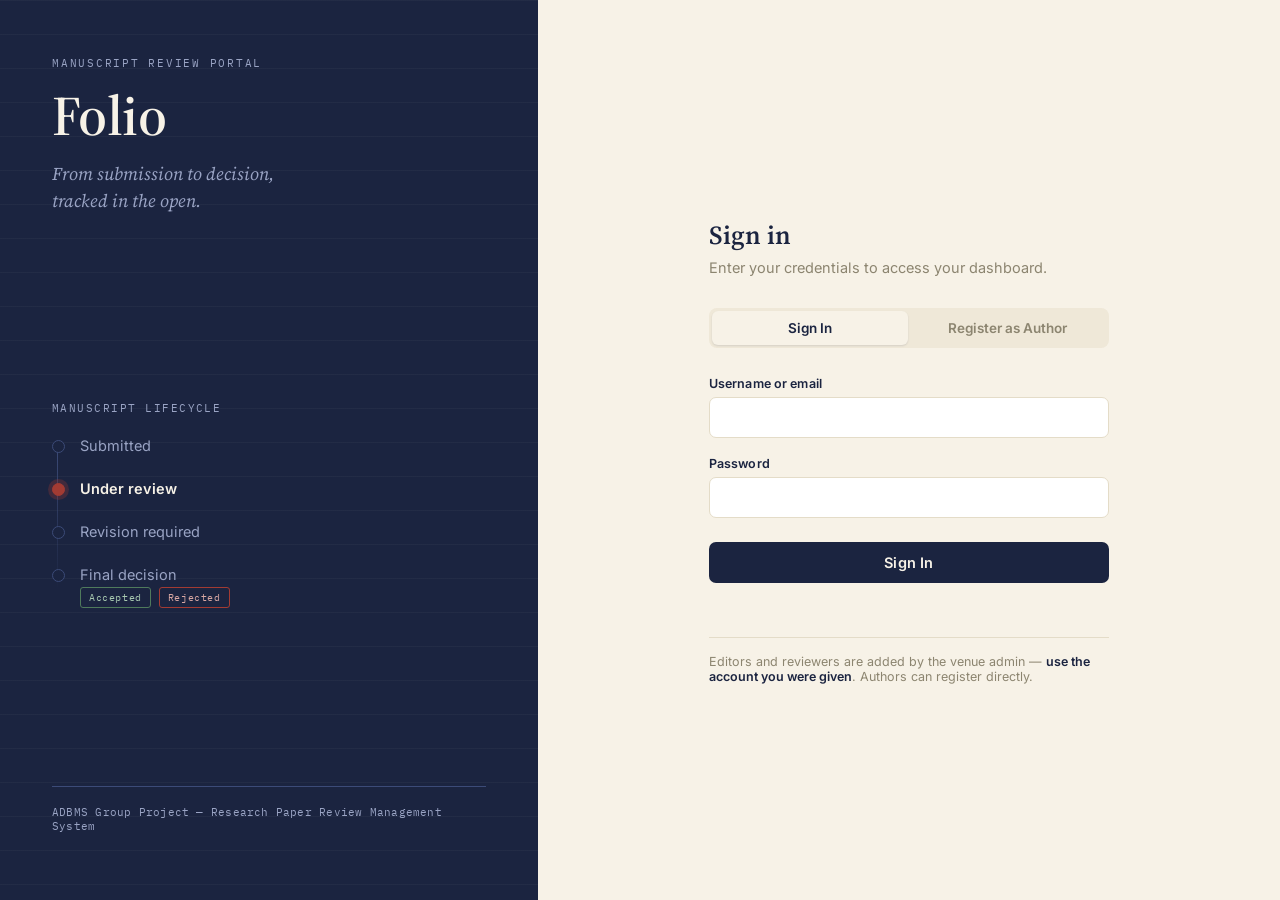
==== index.html @ ff6ef647 "ADMS Project" ====
<!DOCTYPE html>
<html lang="en">
<head>
<meta charset="UTF-8">
<meta name="viewport" content="width=device-width, initial-scale=1">
<title>Folio — Research Paper Review Management System</title>
<link rel="preconnect" href="https://fonts.googleapis.com">
<link href="https://fonts.googleapis.com/css2?family=Source+Serif+4:opsz,wght@8..60,500;8..60,600&family=Inter:wght@400;500;600&family=IBM+Plex+Mono:wght@400;500&display=swap" rel="stylesheet">
<link rel="stylesheet" href="css/style.css">
</head>
<body>

<div class="shell">

  <!-- Left: masthead + status ladder -->
  <aside class="masthead">
    <div class="brand">
      <p class="brand-eyebrow">Manuscript Review Portal</p>
      <h1 class="brand-word">Folio</h1>
      <p class="brand-tagline">From submission to decision, tracked in the open.</p>
    </div>

    <div class="ladder">
      <p class="ladder-title">Manuscript lifecycle</p>
      <div class="ladder-track">
        <div class="ladder-step">Submitted</div>
        <div class="ladder-step is-current">Under review</div>
        <div class="ladder-step">Revision required</div>
        <div class="ladder-step">
          Final decision
          <div class="ladder-branch">
            <span class="ladder-tag accept">Accepted</span>
            <span class="ladder-tag reject">Rejected</span>
          </div>
        </div>
      </div>
    </div>

    <p class="masthead-foot">ADBMS Group Project — Research Paper Review Management System</p>
  </aside>

  <!-- Right: login / register -->
  <main class="form-panel">
    <div class="form-card">

      <div class="form-head">
        <h1 id="formTitle">Sign in</h1>
        <p id="formSub">Enter your credentials to access your dashboard.</p>
      </div>

      <div class="tabs">
        <button class="tab-btn active" data-tab="login">Sign In</button>
        <button class="tab-btn" data-tab="register">Register as Author</button>
      </div>

      <!-- Sign in -->
      <div class="pane active" id="pane-login">
        <form id="loginForm">
          <div class="field">
            <label for="loginUser">Username or email</label>
            <input id="loginUser" name="username" type="text" autocomplete="username" required>
          </div>
          <div class="field">
            <label for="loginPass">Password</label>
            <input id="loginPass" name="password" type="password" autocomplete="current-password" required>
          </div>
          <button class="btn-primary" type="submit">Sign In</button>
          <div class="form-msg" id="loginMsg"></div>
        </form>
        <div class="form-foot">
          Editors and reviewers are added by the venue admin — <strong>use the account you were given</strong>. Authors can register directly.
        </div>
      </div>

      <!-- Register (Author) -->
      <div class="pane" id="pane-register">
        <form id="registerForm">
          <div class="field">
            <label for="regName">Full name</label>
            <input id="regName" name="name" type="text" required>
          </div>
          <div class="field">
            <label for="regEmail">Email</label>
            <input id="regEmail" name="email" type="email" required>
          </div>
          <div class="field">
            <label for="regAffil">Affiliation</label>
            <input id="regAffil" name="affiliation" type="text" placeholder="University or institution">
          </div>
          <div class="field">
            <label for="regUser">Username</label>
            <input id="regUser" name="username" type="text" autocomplete="username" required>
          </div>
          <div class="field-row">
            <div class="field">
              <label for="regPass">Password</label>
              <input id="regPass" name="password" type="password" autocomplete="new-password" required>
            </div>
            <div class="field">
              <label for="regPass2">Confirm password</label>
              <input id="regPass2" name="password2" type="password" autocomplete="new-password" required>
            </div>
          </div>
          <button class="btn-primary" type="submit">Create Author Account</button>
          <div class="form-msg" id="registerMsg"></div>
        </form>
      </div>

    </div>
  </main>

</div>

<script src="js/auth.js"></script>
</body>
</html>
---- css/style.css ----
/* ============================================================
   FOLIO — Research Paper Review Management System
   Design tokens
   ============================================================ */
:root {
  --ink: #1b2440;
  --ink-2: #2d3a5f;
  --ink-3: #3c4b78;
  --paper: #f7f2e7;
  --paper-line: #e4dcc8;
  --paper-2: #efe8d8;
  --crimson: #a23b33;
  --crimson-dark: #832e28;
  --ink-text: #2a2a28;
  --muted: #8c8570;
  --muted-on-ink: #9aa4c4;
  --success: #4f7a5c;

  --font-display: "Source Serif 4", Georgia, "Times New Roman", serif;
  --font-body: "Inter", -apple-system, BlinkMacSystemFont, sans-serif;
  --font-mono: "IBM Plex Mono", ui-monospace, monospace;
}

* { box-sizing: border-box; }

html, body {
  margin: 0;
  padding: 0;
  font-family: var(--font-body);
  color: var(--ink-text);
  background: var(--paper);
  min-height: 100vh;
}

body {
  display: flex;
  min-height: 100vh;
}

a { color: inherit; }

/* ============================================================
   Layout — split screen
   ============================================================ */
.shell {
  display: grid;
  grid-template-columns: minmax(340px, 42%) 1fr;
  width: 100%;
  min-height: 100vh;
}

/* ---------- Left: masthead panel ---------- */
.masthead {
  background: var(--ink);
  color: var(--paper);
  padding: 56px 52px;
  display: flex;
  flex-direction: column;
  justify-content: space-between;
  position: relative;
  overflow: hidden;
}

.masthead::before {
  content: "";
  position: absolute;
  inset: 0;
  background-image:
    repeating-linear-gradient(180deg, rgba(247,242,231,0.035) 0px, rgba(247,242,231,0.035) 1px, transparent 1px, transparent 34px);
  pointer-events: none;
}

.brand {
  position: relative;
  z-index: 1;
}

.brand-eyebrow {
  font-family: var(--font-mono);
  font-size: 11px;
  letter-spacing: 0.16em;
  text-transform: uppercase;
  color: var(--muted-on-ink);
  margin: 0 0 18px;
}

.brand-word {
  font-family: var(--font-display);
  font-size: 56px;
  line-height: 1;
  font-weight: 600;
  letter-spacing: -0.01em;
  margin: 0 0 16px;
}

.brand-tagline {
  font-family: var(--font-display);
  font-style: italic;
  font-size: 18px;
  line-height: 1.5;
  color: var(--muted-on-ink);
  max-width: 30ch;
  margin: 0;
}

/* ---------- Signature element: manuscript status ladder ---------- */
.ladder {
  position: relative;
  z-index: 1;
  margin: 56px 0 0;
}

.ladder-title {
  font-family: var(--font-mono);
  font-size: 10.5px;
  letter-spacing: 0.14em;
  text-transform: uppercase;
  color: var(--muted-on-ink);
  margin: 0 0 22px;
}

.ladder-track {
  position: relative;
  padding-left: 28px;
}

.ladder-track::before {
  content: "";
  position: absolute;
  left: 5px;
  top: 6px;
  bottom: 6px;
  width: 1px;
  background: linear-gradient(180deg, var(--ink-3), transparent 92%);
}

.ladder-step {
  position: relative;
  padding-bottom: 26px;
  font-family: var(--font-body);
  font-size: 14.5px;
  color: var(--muted-on-ink);
}

.ladder-step:last-child { padding-bottom: 0; }

.ladder-step::before {
  content: "";
  position: absolute;
  left: -28px;
  top: 3px;
  width: 11px;
  height: 11px;
  border-radius: 50%;
  background: var(--ink);
  border: 1.5px solid var(--ink-3);
}

.ladder-step.is-current {
  color: var(--paper);
  font-weight: 600;
}

.ladder-step.is-current::before {
  background: var(--crimson);
  border-color: var(--crimson);
  box-shadow: 0 0 0 4px rgba(162, 59, 51, 0.28);
}

.ladder-branch {
  display: flex;
  gap: 8px;
  margin-top: 4px;
}

.ladder-tag {
  font-family: var(--font-mono);
  font-size: 10px;
  letter-spacing: 0.06em;
  padding: 3px 8px;
  border-radius: 3px;
  border: 1px solid var(--ink-3);
  color: var(--muted-on-ink);
}

.ladder-tag.accept {
  border-color: var(--success);
  color: #a8c9b0;
}

.ladder-tag.reject {
  border-color: var(--crimson);
  color: #d9a8a3;
}

.masthead-foot {
  position: relative;
  z-index: 1;
  font-family: var(--font-mono);
  font-size: 11px;
  color: var(--muted-on-ink);
  letter-spacing: 0.02em;
  border-top: 1px solid var(--ink-3);
  padding-top: 18px;
  margin-top: 48px;
}

/* ---------- Right: form panel ---------- */
.form-panel {
  display: flex;
  align-items: center;
  justify-content: center;
  padding: 40px;
}

.form-card {
  width: 100%;
  max-width: 400px;
}

.form-head {
  margin-bottom: 32px;
}

.form-head h1 {
  font-family: var(--font-display);
  font-size: 26px;
  font-weight: 600;
  margin: 0 0 6px;
  color: var(--ink);
}

.form-head p {
  margin: 0;
  color: var(--muted);
  font-size: 14.5px;
}

/* Tabs */
.tabs {
  display: flex;
  gap: 2px;
  background: var(--paper-2);
  border-radius: 8px;
  padding: 3px;
  margin-bottom: 28px;
}

.tab-btn {
  flex: 1;
  border: none;
  background: transparent;
  padding: 9px 0;
  font-family: var(--font-body);
  font-size: 13.5px;
  font-weight: 600;
  color: var(--muted);
  border-radius: 6px;
  cursor: pointer;
  transition: background 0.15s ease, color 0.15s ease;
}

.tab-btn.active {
  background: var(--paper);
  color: var(--ink);
  box-shadow: 0 1px 2px rgba(27, 36, 64, 0.12);
}

.tab-btn:focus-visible,
button:focus-visible,
input:focus-visible {
  outline: 2px solid var(--crimson);
  outline-offset: 2px;
}

/* Panes */
.pane { display: none; }
.pane.active { display: block; }

.field {
  margin-bottom: 18px;
}

.field label {
  display: block;
  font-size: 12.5px;
  font-weight: 600;
  color: var(--ink);
  margin-bottom: 6px;
  letter-spacing: 0.01em;
}

.field input,
.field select {
  width: 100%;
  padding: 11px 13px;
  font-family: var(--font-body);
  font-size: 14px;
  color: var(--ink-text);
  background: #fff;
  border: 1px solid var(--paper-line);
  border-radius: 7px;
  transition: border-color 0.15s ease;
}

.field input:focus,
.field select:focus {
  border-color: var(--ink-3);
}

.field-row {
  display: grid;
  grid-template-columns: 1fr 1fr;
  gap: 14px;
}

.btn-primary {
  width: 100%;
  padding: 12px 0;
  background: var(--ink);
  color: var(--paper);
  border: none;
  border-radius: 7px;
  font-family: var(--font-body);
  font-size: 14.5px;
  font-weight: 600;
  letter-spacing: 0.01em;
  cursor: pointer;
  margin-top: 6px;
  transition: background 0.15s ease;
}

.btn-primary:hover { background: var(--ink-2); }

.form-msg {
  margin-top: 14px;
  font-size: 13px;
  min-height: 18px;
  color: var(--crimson-dark);
}

.form-msg.success { color: var(--success); }

.form-foot {
  margin-top: 22px;
  font-size: 12.5px;
  color: var(--muted);
  border-top: 1px solid var(--paper-line);
  padding-top: 16px;
}

.form-foot strong { color: var(--ink); font-weight: 600; }

/* ============================================================
   Responsive
   ============================================================ */
@media (max-width: 860px) {
  .shell { grid-template-columns: 1fr; }
  .masthead { padding: 40px 32px; }
  .brand-word { font-size: 42px; }
  .ladder { margin-top: 40px; }
  .masthead-foot { margin-top: 32px; }
  .form-panel { padding: 32px; }
}

@media (prefers-reduced-motion: reduce) {
  * { transition: none !important; }
}
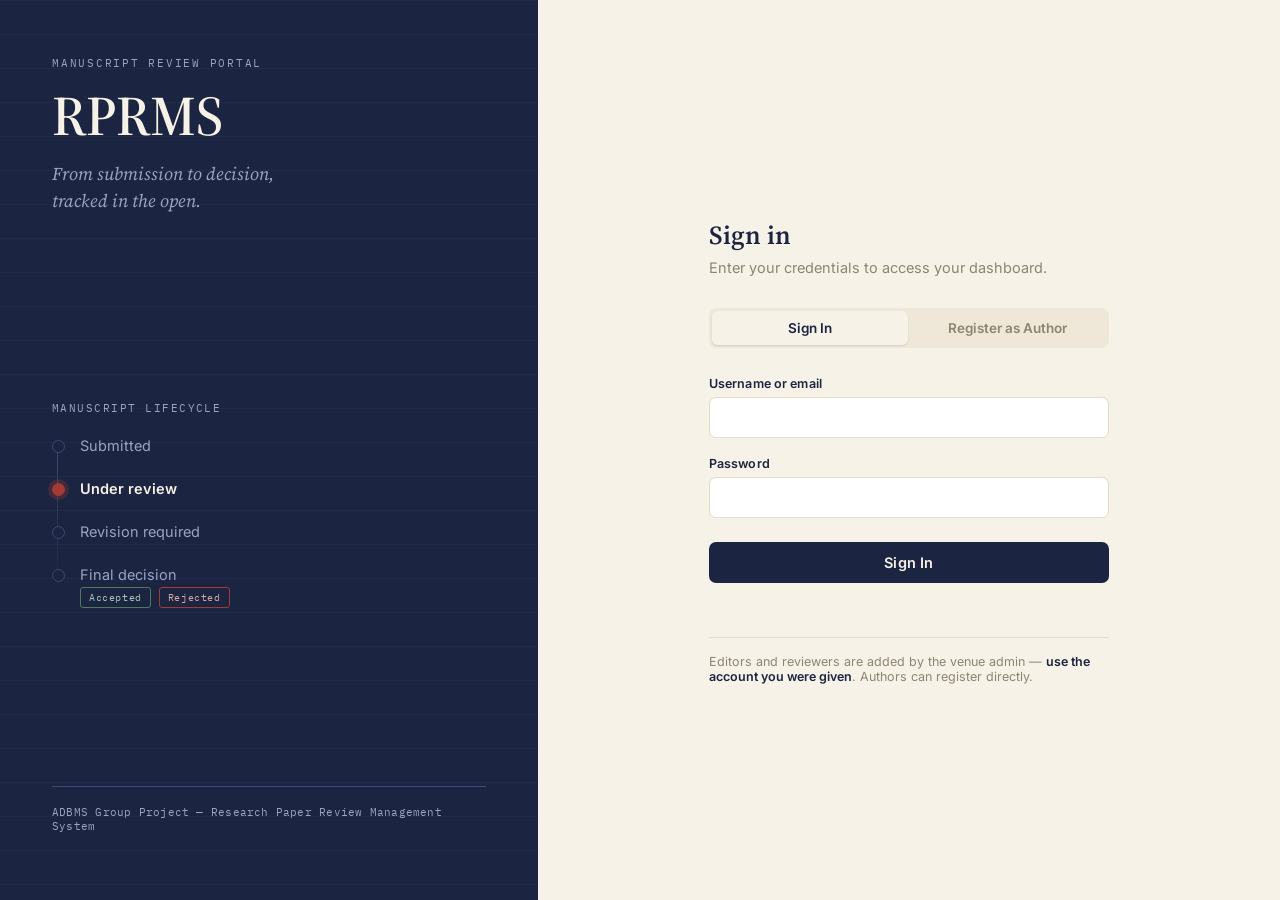
==== commit f7d0650a: "add new file" ====
--- a/index.html
+++ b/index.html
@@ -3,7 +3,7 @@
 <head>
 <meta charset="UTF-8">
 <meta name="viewport" content="width=device-width, initial-scale=1">
-<title>Folio — Research Paper Review Management System</title>
+<title>RPRMS — Research Paper Review Management System</title>
 <link rel="preconnect" href="https://fonts.googleapis.com">
 <link href="https://fonts.googleapis.com/css2?family=Source+Serif+4:opsz,wght@8..60,500;8..60,600&family=Inter:wght@400;500;600&family=IBM+Plex+Mono:wght@400;500&display=swap" rel="stylesheet">
 <link rel="stylesheet" href="css/style.css">
@@ -16,7 +16,7 @@
   <aside class="masthead">
     <div class="brand">
       <p class="brand-eyebrow">Manuscript Review Portal</p>
-      <h1 class="brand-word">Folio</h1>
+      <h1 class="brand-word">RPRMS</h1>
       <p class="brand-tagline">From submission to decision, tracked in the open.</p>
     </div>
 
--- a/css/style.css
+++ b/css/style.css
@@ -366,3 +366,308 @@
 @media (prefers-reduced-motion: reduce) {
   * { transition: none !important; }
 }
+
+/* ============================================================
+   DASHBOARD SHELL — shared by author.html / reviewer.html / editor.html
+   ============================================================ */
+.dash-shell {
+  display: grid;
+  grid-template-columns: 250px 1fr;
+  min-height: 100vh;
+}
+
+/* ---------- Sidebar ---------- */
+.sidebar {
+  background: var(--ink);
+  color: var(--paper);
+  display: flex;
+  flex-direction: column;
+  padding: 26px 18px;
+}
+
+.sb-brand {
+  padding: 4px 10px 22px;
+  border-bottom: 1px solid var(--ink-3);
+  margin-bottom: 18px;
+}
+
+.sb-brand-word {
+  font-family: var(--font-display);
+  font-size: 22px;
+  font-weight: 600;
+  margin: 0;
+}
+
+.sb-brand-role {
+  font-family: var(--font-mono);
+  font-size: 10.5px;
+  letter-spacing: 0.12em;
+  text-transform: uppercase;
+  color: var(--muted-on-ink);
+  margin: 4px 0 0;
+}
+
+.sb-section-label {
+  font-family: var(--font-mono);
+  font-size: 10px;
+  letter-spacing: 0.12em;
+  text-transform: uppercase;
+  color: var(--muted-on-ink);
+  padding: 14px 10px 6px;
+}
+
+.sb-nav {
+  display: flex;
+  flex-direction: column;
+  gap: 2px;
+  flex: 1;
+}
+
+.sb-link {
+  display: flex;
+  align-items: center;
+  gap: 10px;
+  padding: 10px 12px;
+  border: none;
+  background: transparent;
+  color: var(--muted-on-ink);
+  font-family: var(--font-body);
+  font-size: 13.5px;
+  font-weight: 500;
+  text-align: left;
+  border-radius: 7px;
+  cursor: pointer;
+  width: 100%;
+}
+
+.sb-link:hover {
+  background: rgba(247, 242, 231, 0.06);
+  color: var(--paper);
+}
+
+.sb-link.active {
+  background: var(--crimson);
+  color: #fff;
+}
+
+.sb-icon {
+  font-family: var(--font-mono);
+  font-size: 11px;
+  width: 18px;
+  text-align: center;
+  opacity: 0.85;
+}
+
+.sb-foot {
+  border-top: 1px solid var(--ink-3);
+  padding-top: 14px;
+  margin-top: 14px;
+}
+
+.sb-signout {
+  width: 100%;
+  padding: 10px 12px;
+  background: transparent;
+  border: 1px solid var(--ink-3);
+  color: var(--muted-on-ink);
+  border-radius: 7px;
+  font-family: var(--font-body);
+  font-size: 13px;
+  cursor: pointer;
+}
+
+.sb-signout:hover { color: var(--paper); border-color: var(--muted-on-ink); }
+
+/* ---------- Main / topbar ---------- */
+.dash-main {
+  background: var(--paper);
+  min-height: 100vh;
+}
+
+.topbar {
+  display: flex;
+  align-items: center;
+  justify-content: space-between;
+  padding: 24px 36px;
+  border-bottom: 1px solid var(--paper-line);
+}
+
+.topbar h1 {
+  font-family: var(--font-display);
+  font-size: 24px;
+  font-weight: 600;
+  margin: 0;
+  color: var(--ink);
+}
+
+.topbar-user {
+  display: flex;
+  align-items: center;
+  gap: 10px;
+  font-size: 13.5px;
+  color: var(--muted);
+}
+
+.avatar {
+  width: 32px;
+  height: 32px;
+  border-radius: 50%;
+  background: var(--ink);
+  color: var(--paper);
+  display: flex;
+  align-items: center;
+  justify-content: center;
+  font-family: var(--font-display);
+  font-size: 13px;
+  font-weight: 600;
+}
+
+.dash-content {
+  padding: 30px 36px 60px;
+}
+
+.dash-page { display: none; }
+.dash-page.active { display: block; }
+
+/* ---------- Stat cards ---------- */
+.stat-grid {
+  display: grid;
+  grid-template-columns: repeat(auto-fit, minmax(160px, 1fr));
+  gap: 16px;
+  margin-bottom: 30px;
+}
+
+.stat-card {
+  background: #fff;
+  border: 1px solid var(--paper-line);
+  border-radius: 10px;
+  padding: 18px 20px;
+}
+
+.stat-num {
+  font-family: var(--font-display);
+  font-size: 30px;
+  font-weight: 600;
+  color: var(--ink);
+  line-height: 1;
+}
+
+.stat-label {
+  margin-top: 8px;
+  font-size: 12.5px;
+  color: var(--muted);
+}
+
+/* ---------- Section card / panel ---------- */
+.panel {
+  background: #fff;
+  border: 1px solid var(--paper-line);
+  border-radius: 10px;
+  overflow: hidden;
+  margin-bottom: 26px;
+}
+
+.panel-head {
+  display: flex;
+  align-items: center;
+  justify-content: space-between;
+  padding: 16px 20px;
+  border-bottom: 1px solid var(--paper-line);
+}
+
+.panel-head h2 {
+  font-family: var(--font-display);
+  font-size: 17px;
+  font-weight: 600;
+  margin: 0;
+  color: var(--ink);
+}
+
+.btn-small {
+  padding: 7px 14px;
+  background: var(--ink);
+  color: var(--paper);
+  border: none;
+  border-radius: 6px;
+  font-size: 12.5px;
+  font-weight: 600;
+  cursor: pointer;
+}
+
+.btn-small:hover { background: var(--ink-2); }
+
+.btn-ghost {
+  padding: 6px 12px;
+  background: transparent;
+  border: 1px solid var(--paper-line);
+  color: var(--ink);
+  border-radius: 6px;
+  font-size: 12px;
+  font-weight: 600;
+  cursor: pointer;
+}
+
+.btn-ghost:hover { border-color: var(--ink-3); }
+
+/* ---------- Table ---------- */
+table.data-table {
+  width: 100%;
+  border-collapse: collapse;
+  font-size: 13.5px;
+}
+
+.data-table th {
+  text-align: left;
+  font-family: var(--font-mono);
+  font-size: 10.5px;
+  letter-spacing: 0.06em;
+  text-transform: uppercase;
+  color: var(--muted);
+  padding: 10px 20px;
+  border-bottom: 1px solid var(--paper-line);
+  background: var(--paper-2);
+}
+
+.data-table td {
+  padding: 12px 20px;
+  border-bottom: 1px solid var(--paper-line);
+  color: var(--ink-text);
+}
+
+.data-table tr:last-child td { border-bottom: none; }
+
+.mono { font-family: var(--font-mono); font-size: 12.5px; color: var(--muted); }
+
+/* ---------- Status badges ---------- */
+.badge {
+  display: inline-block;
+  padding: 3px 10px;
+  border-radius: 20px;
+  font-size: 11px;
+  font-weight: 600;
+  letter-spacing: 0.01em;
+}
+
+.badge-submitted { background: #eef0f6; color: var(--ink-2); }
+.badge-review    { background: #fbeee0; color: #a05a1f; }
+.badge-revision  { background: #f6e7d8; color: #8a5a17; }
+.badge-accepted  { background: #e4efe6; color: var(--success); }
+.badge-rejected  { background: #f3e2e0; color: var(--crimson-dark); }
+.badge-pending   { background: #eef0f6; color: var(--ink-2); }
+.badge-completed { background: #e4efe6; color: var(--success); }
+
+/* ---------- Form inside panel ---------- */
+.panel-body { padding: 20px; }
+
+.hint {
+  font-size: 12.5px;
+  color: var(--muted);
+  margin: 4px 0 0;
+}
+
+@media (max-width: 900px) {
+  .dash-shell { grid-template-columns: 1fr; }
+  .sidebar { flex-direction: row; overflow-x: auto; }
+  .sb-nav { flex-direction: row; }
+  .topbar, .dash-content { padding-left: 20px; padding-right: 20px; }
+}
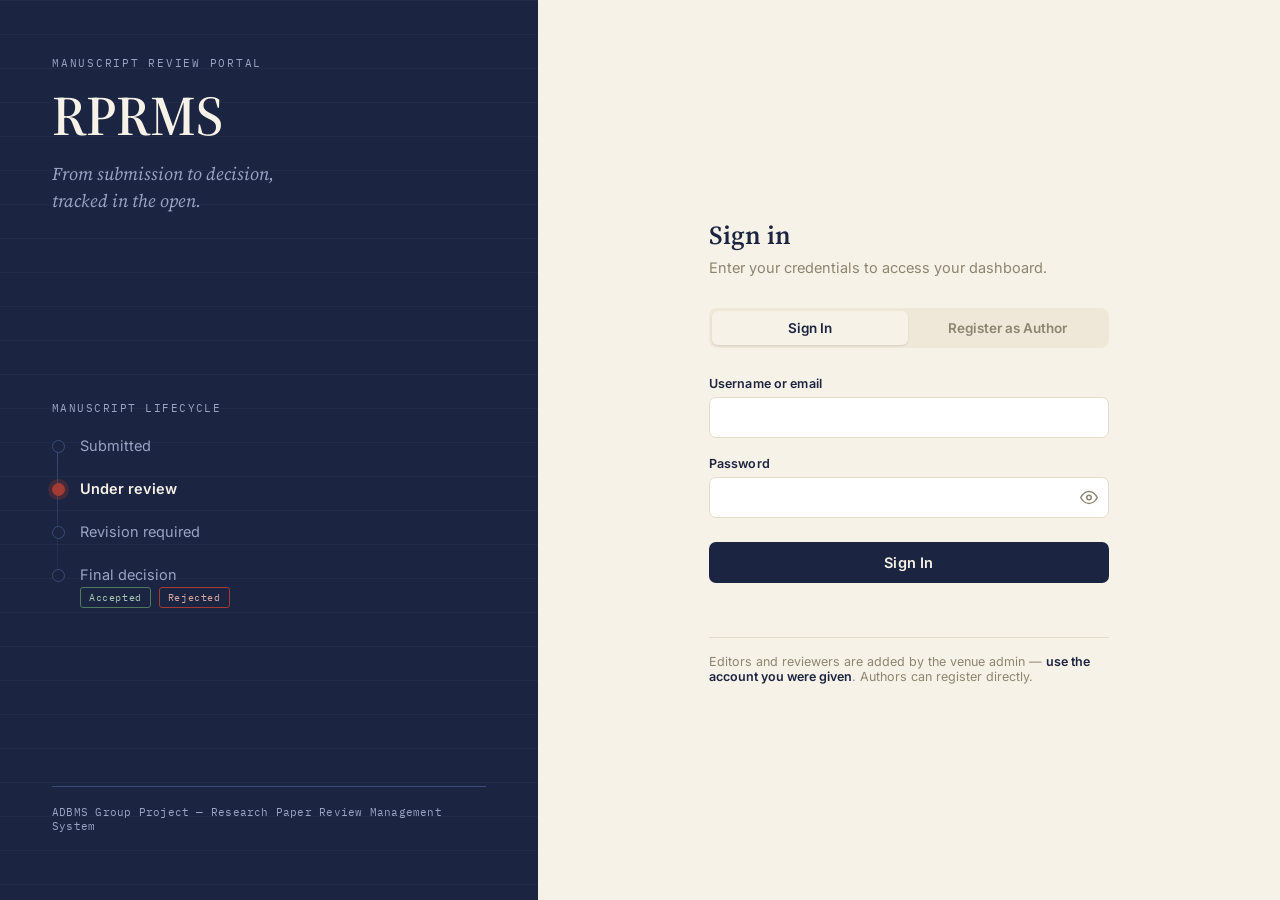
==== commit b8a673a7: "feat: Add full login authentication, eye toggle, and session handling" ====
--- a/index.html
+++ b/index.html
@@ -62,7 +62,21 @@
           </div>
           <div class="field">
             <label for="loginPass">Password</label>
-            <input id="loginPass" name="password" type="password" autocomplete="current-password" required>
+            <div class="input-eye-wrap">
+              <input id="loginPass" name="password" type="password" autocomplete="current-password" required>
+              <button type="button" class="eye-btn" data-target="loginPass" aria-label="Toggle password">
+                <!-- eye-open -->
+                <svg class="eye-open" xmlns="http://www.w3.org/2000/svg" width="18" height="18" viewBox="0 0 24 24" fill="none" stroke="currentColor" stroke-width="2" stroke-linecap="round" stroke-linejoin="round">
+                  <path d="M1 12s4-8 11-8 11 8 11 8-4 8-11 8-11-8-11-8z"></path>
+                  <circle cx="12" cy="12" r="3"></circle>
+                </svg>
+                <!-- eye-closed (hidden by default) -->
+                <svg class="eye-closed" xmlns="http://www.w3.org/2000/svg" width="18" height="18" viewBox="0 0 24 24" fill="none" stroke="currentColor" stroke-width="2" stroke-linecap="round" stroke-linejoin="round" style="display:none">
+                  <path d="M17.94 17.94A10.07 10.07 0 0 1 12 20c-7 0-11-8-11-8a18.45 18.45 0 0 1 5.06-5.94M9.9 4.24A9.12 9.12 0 0 1 12 4c7 0 11 8 11 8a18.5 18.5 0 0 1-2.16 3.19m-6.72-1.07a3 3 0 1 1-4.24-4.24"></path>
+                  <line x1="1" y1="1" x2="23" y2="23"></line>
+                </svg>
+              </button>
+            </div>
           </div>
           <button class="btn-primary" type="submit">Sign In</button>
           <div class="form-msg" id="loginMsg"></div>
@@ -94,11 +108,35 @@
           <div class="field-row">
             <div class="field">
               <label for="regPass">Password</label>
-              <input id="regPass" name="password" type="password" autocomplete="new-password" required>
+              <div class="input-eye-wrap">
+                <input id="regPass" name="password" type="password" autocomplete="new-password" required>
+                <button type="button" class="eye-btn" data-target="regPass" aria-label="Toggle password">
+                  <svg class="eye-open" xmlns="http://www.w3.org/2000/svg" width="18" height="18" viewBox="0 0 24 24" fill="none" stroke="currentColor" stroke-width="2" stroke-linecap="round" stroke-linejoin="round">
+                    <path d="M1 12s4-8 11-8 11 8 11 8-4 8-11 8-11-8-11-8z"></path>
+                    <circle cx="12" cy="12" r="3"></circle>
+                  </svg>
+                  <svg class="eye-closed" xmlns="http://www.w3.org/2000/svg" width="18" height="18" viewBox="0 0 24 24" fill="none" stroke="currentColor" stroke-width="2" stroke-linecap="round" stroke-linejoin="round" style="display:none">
+                    <path d="M17.94 17.94A10.07 10.07 0 0 1 12 20c-7 0-11-8-11-8a18.45 18.45 0 0 1 5.06-5.94M9.9 4.24A9.12 9.12 0 0 1 12 4c7 0 11 8 11 8a18.5 18.5 0 0 1-2.16 3.19m-6.72-1.07a3 3 0 1 1-4.24-4.24"></path>
+                    <line x1="1" y1="1" x2="23" y2="23"></line>
+                  </svg>
+                </button>
+              </div>
             </div>
             <div class="field">
               <label for="regPass2">Confirm password</label>
-              <input id="regPass2" name="password2" type="password" autocomplete="new-password" required>
+              <div class="input-eye-wrap">
+                <input id="regPass2" name="password2" type="password" autocomplete="new-password" required>
+                <button type="button" class="eye-btn" data-target="regPass2" aria-label="Toggle password">
+                  <svg class="eye-open" xmlns="http://www.w3.org/2000/svg" width="18" height="18" viewBox="0 0 24 24" fill="none" stroke="currentColor" stroke-width="2" stroke-linecap="round" stroke-linejoin="round">
+                    <path d="M1 12s4-8 11-8 11 8 11 8-4 8-11 8-11-8-11-8z"></path>
+                    <circle cx="12" cy="12" r="3"></circle>
+                  </svg>
+                  <svg class="eye-closed" xmlns="http://www.w3.org/2000/svg" width="18" height="18" viewBox="0 0 24 24" fill="none" stroke="currentColor" stroke-width="2" stroke-linecap="round" stroke-linejoin="round" style="display:none">
+                    <path d="M17.94 17.94A10.07 10.07 0 0 1 12 20c-7 0-11-8-11-8a18.45 18.45 0 0 1 5.06-5.94M9.9 4.24A9.12 9.12 0 0 1 12 4c7 0 11 8 11 8a18.5 18.5 0 0 1-2.16 3.19m-6.72-1.07a3 3 0 1 1-4.24-4.24"></path>
+                    <line x1="1" y1="1" x2="23" y2="23"></line>
+                  </svg>
+                </button>
+              </div>
             </div>
           </div>
           <button class="btn-primary" type="submit">Create Author Account</button>
--- a/css/style.css
+++ b/css/style.css
@@ -303,6 +303,48 @@
   transition: border-color 0.15s ease;
 }
 
+/* ── Eye toggle wrapper ── */
+.input-eye-wrap {
+  position: relative;
+  display: block;
+}
+
+.input-eye-wrap input {
+  padding-right: 44px !important;
+  width: 100%;
+  box-sizing: border-box;
+}
+
+.eye-btn {
+  position: absolute;
+  right: 1px;
+  top: 50%;
+  transform: translateY(-50%);
+  height: calc(100% - 2px);
+  width: 38px;
+  display: flex;
+  align-items: center;
+  justify-content: center;
+  background: transparent;
+  border: none;
+  border-radius: 0 6px 6px 0;
+  cursor: pointer;
+  color: var(--muted);
+  padding: 0;
+  transition: color 0.15s ease;
+  outline: none;
+}
+
+.eye-btn:hover {
+  color: var(--ink);
+}
+
+.eye-icon {
+  display: block;
+  pointer-events: none;
+  flex-shrink: 0;
+}
+
 .field input:focus,
 .field select:focus {
   border-color: var(--ink-3);
@@ -657,17 +699,181 @@
 .badge-completed { background: #e4efe6; color: var(--success); }
 
 /* ---------- Form inside panel ---------- */
-.panel-body { padding: 20px; }
+
+.panel-body {
+  padding: 28px 30px 32px;
+}
+
+.panel-body form {
+  width: 100%;
+}
+
+.panel-body .field {
+  margin-bottom: 22px;
+}
+
+.panel-body .field input,
+.panel-body .field select {
+  padding: 13px 14px;
+  font-size: 14px;
+}
+
+.panel-body .field input[type="file"] {
+  padding: 10px 12px;
+  background: #fff;
+  cursor: pointer;
+}
+
+.panel-body .field-row {
+  grid-template-columns: 2fr 1fr;
+  gap: 20px;
+}
+
+.panel-body .btn-primary {
+  margin-top: 10px;
+  padding: 13px 0;
+}
 
 .hint {
   font-size: 12.5px;
   color: var(--muted);
-  margin: 4px 0 0;
-}
+  margin: 5px 0 0;
+  line-height: 1.5;
+}
+
+
+/* ---------- Wider Author Submit Paper ---------- */
+
+#page-submit .panel {
+  width: 100%;
+}
+
+#page-submit .panel-body {
+  max-width: 1100px;
+}
+
+#page-submit .field input[type="text"],
+#page-submit .field input[type="number"],
+#page-submit .field input[type="file"],
+#page-submit .field select {
+  width: 100%;
+}
+
+
+/* ---------- File Upload ---------- */
+
+#pDocument {
+  border: 1px solid var(--paper-line);
+  border-radius: 7px;
+  background: #fff;
+  color: var(--ink-text);
+}
+
+#pDocument::file-selector-button {
+  margin-right: 12px;
+  padding: 8px 14px;
+  border: 1px solid var(--paper-line);
+  border-radius: 6px;
+  background: var(--paper-2);
+  color: var(--ink);
+  font-family: var(--font-body);
+  font-size: 13px;
+  font-weight: 600;
+  cursor: pointer;
+}
+
+#pDocument::file-selector-button:hover {
+  background: var(--paper-line);
+}
+
+
+/* ---------- Responsive Submit Form ---------- */
 
 @media (max-width: 900px) {
-  .dash-shell { grid-template-columns: 1fr; }
-  .sidebar { flex-direction: row; overflow-x: auto; }
-  .sb-nav { flex-direction: row; }
-  .topbar, .dash-content { padding-left: 20px; padding-right: 20px; }
-}+
+  .panel-body {
+    padding: 22px;
+  }
+
+  .panel-body .field-row {
+    grid-template-columns: 1fr;
+    gap: 0;
+  }
+
+}
+
+
+/* ============================================================
+   FINAL FIX — MAKE DASHBOARD USE THE FULL SCREEN WIDTH
+   ============================================================ */
+
+.dash-shell {
+  width: 100%;
+  max-width: none;
+  min-width: 0;
+}
+
+.dash-main {
+  width: 100%;
+  min-width: 0;
+}
+
+.dash-content {
+  width: 100%;
+  max-width: none;
+  min-width: 0;
+}
+
+/* Author Submit Paper — full available content width */
+#page-submit {
+  width: 100%;
+  max-width: none;
+}
+
+#page-submit .panel {
+  width: 100%;
+  max-width: none;
+}
+
+#page-submit .panel-body {
+  width: 100%;
+  max-width: none;
+  padding: 30px 36px 40px;
+}
+
+#page-submit form {
+  width: 100%;
+  max-width: none;
+}
+
+#page-submit .field {
+  width: 100%;
+}
+
+#page-submit .field-row {
+  width: 100%;
+  grid-template-columns: 2fr 1fr;
+  gap: 22px;
+}
+
+#page-submit input,
+#page-submit select {
+  width: 100%;
+}
+
+#page-submit input[type="file"] {
+  width: 100%;
+}
+
+#page-submit .btn-primary {
+  width: 100%;
+  margin-top: 10px;
+  padding: 14px 0;
+}
+
+@media (max-width: 900px) {
+  #page-submit .field-row {
+    grid-template-columns: 1fr;
+    gap: 0;
+  }
+}
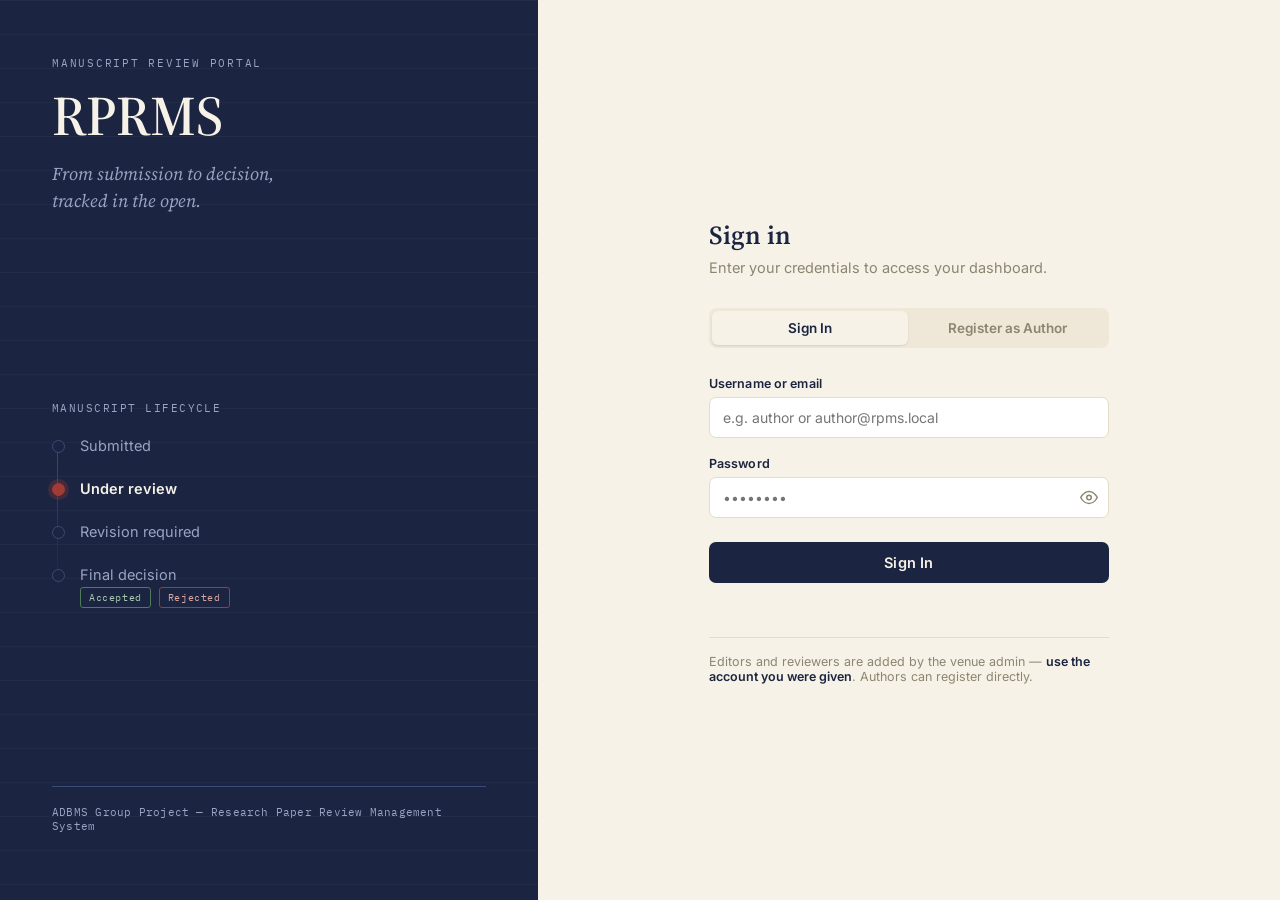
==== commit 339f1a4b: "feat: Add prominent auth alert box, specific login error feedback, and auto-login author redirect" ====
--- a/index.html
+++ b/index.html
@@ -55,16 +55,19 @@
 
       <!-- Sign in -->
       <div class="pane active" id="pane-login">
+        <!-- Error / Success Alert Box -->
+        <div class="auth-alert" id="loginAlert" role="alert" style="display: none;"></div>
+
         <form id="loginForm">
           <div class="field">
             <label for="loginUser">Username or email</label>
-            <input id="loginUser" name="username" type="text" autocomplete="username" required>
+            <input id="loginUser" name="username" type="text" autocomplete="username" placeholder="e.g. author or author@rpms.local" required>
           </div>
           <div class="field">
             <label for="loginPass">Password</label>
             <div class="input-eye-wrap">
-              <input id="loginPass" name="password" type="password" autocomplete="current-password" required>
-              <button type="button" class="eye-btn" data-target="loginPass" aria-label="Toggle password">
+              <input id="loginPass" name="password" type="password" autocomplete="current-password" placeholder="••••••••" required>
+              <button type="button" class="eye-btn" onclick="togglePasswordVisibility('loginPass', this)" aria-label="Toggle password">
                 <!-- eye-open -->
                 <svg class="eye-open" xmlns="http://www.w3.org/2000/svg" width="18" height="18" viewBox="0 0 24 24" fill="none" stroke="currentColor" stroke-width="2" stroke-linecap="round" stroke-linejoin="round">
                   <path d="M1 12s4-8 11-8 11 8 11 8-4 8-11 8-11-8-11-8z"></path>
@@ -78,7 +81,7 @@
               </button>
             </div>
           </div>
-          <button class="btn-primary" type="submit">Sign In</button>
+          <button class="btn-primary" type="submit" id="loginSubmitBtn">Sign In</button>
           <div class="form-msg" id="loginMsg"></div>
         </form>
         <div class="form-foot">
@@ -110,7 +113,7 @@
               <label for="regPass">Password</label>
               <div class="input-eye-wrap">
                 <input id="regPass" name="password" type="password" autocomplete="new-password" required>
-                <button type="button" class="eye-btn" data-target="regPass" aria-label="Toggle password">
+                <button type="button" class="eye-btn" onclick="togglePasswordVisibility('regPass', this)" aria-label="Toggle password">
                   <svg class="eye-open" xmlns="http://www.w3.org/2000/svg" width="18" height="18" viewBox="0 0 24 24" fill="none" stroke="currentColor" stroke-width="2" stroke-linecap="round" stroke-linejoin="round">
                     <path d="M1 12s4-8 11-8 11 8 11 8-4 8-11 8-11-8-11-8z"></path>
                     <circle cx="12" cy="12" r="3"></circle>
@@ -121,12 +124,19 @@
                   </svg>
                 </button>
               </div>
+              <!-- Password strength meter -->
+              <div class="strength-meter" id="passStrengthMeter" style="margin-top: 6px; display: none;">
+                <div style="height: 4px; background: #e0e0e0; border-radius: 2px; overflow: hidden;">
+                  <div id="strengthBar" style="height: 100%; width: 0%; transition: all 0.3s; background: red;"></div>
+                </div>
+                <div id="strengthLabel" style="font-size: 11px; margin-top: 3px; font-weight: 500; color: var(--muted);"></div>
+              </div>
             </div>
             <div class="field">
               <label for="regPass2">Confirm password</label>
               <div class="input-eye-wrap">
                 <input id="regPass2" name="password2" type="password" autocomplete="new-password" required>
-                <button type="button" class="eye-btn" data-target="regPass2" aria-label="Toggle password">
+                <button type="button" class="eye-btn" onclick="togglePasswordVisibility('regPass2', this)" aria-label="Toggle password">
                   <svg class="eye-open" xmlns="http://www.w3.org/2000/svg" width="18" height="18" viewBox="0 0 24 24" fill="none" stroke="currentColor" stroke-width="2" stroke-linecap="round" stroke-linejoin="round">
                     <path d="M1 12s4-8 11-8 11 8 11 8-4 8-11 8-11-8-11-8z"></path>
                     <circle cx="12" cy="12" r="3"></circle>
@@ -137,6 +147,7 @@
                   </svg>
                 </button>
               </div>
+              <div id="passMatchLabel" style="font-size: 11px; margin-top: 3px; font-weight: 500;"></div>
             </div>
           </div>
           <button class="btn-primary" type="submit">Create Author Account</button>
--- a/css/style.css
+++ b/css/style.css
@@ -315,6 +315,12 @@
   box-sizing: border-box;
 }
 
+/* Hide Microsoft Edge / IE default eye icon */
+input::-ms-reveal,
+input::-ms-clear {
+  display: none !important;
+}
+
 .eye-btn {
   position: absolute;
   right: 1px;
@@ -333,16 +339,15 @@
   padding: 0;
   transition: color 0.15s ease;
   outline: none;
+  z-index: 10;
 }
 
 .eye-btn:hover {
   color: var(--ink);
 }
 
-.eye-icon {
-  display: block;
+.eye-btn svg {
   pointer-events: none;
-  flex-shrink: 0;
 }
 
 .field input:focus,
@@ -373,6 +378,36 @@
 }
 
 .btn-primary:hover { background: var(--ink-2); }
+
+/* ---------- Auth Alert Box ---------- */
+.auth-alert {
+  padding: 12px 14px;
+  border-radius: 6px;
+  font-size: 13px;
+  line-height: 1.45;
+  margin-bottom: 18px;
+  display: flex;
+  align-items: center;
+  gap: 8px;
+  animation: alertFadeIn 0.2s ease-in-out;
+}
+
+.auth-alert.error {
+  background: #fdf2f2;
+  color: var(--crimson-dark, #832e28);
+  border: 1px solid #f8b4b4;
+}
+
+.auth-alert.success {
+  background: #f3faf7;
+  color: #1e7e34;
+  border: 1px solid #c3e6cb;
+}
+
+@keyframes alertFadeIn {
+  from { opacity: 0; transform: translateY(-4px); }
+  to { opacity: 1; transform: translateY(0); }
+}
 
 .form-msg {
   margin-top: 14px;
